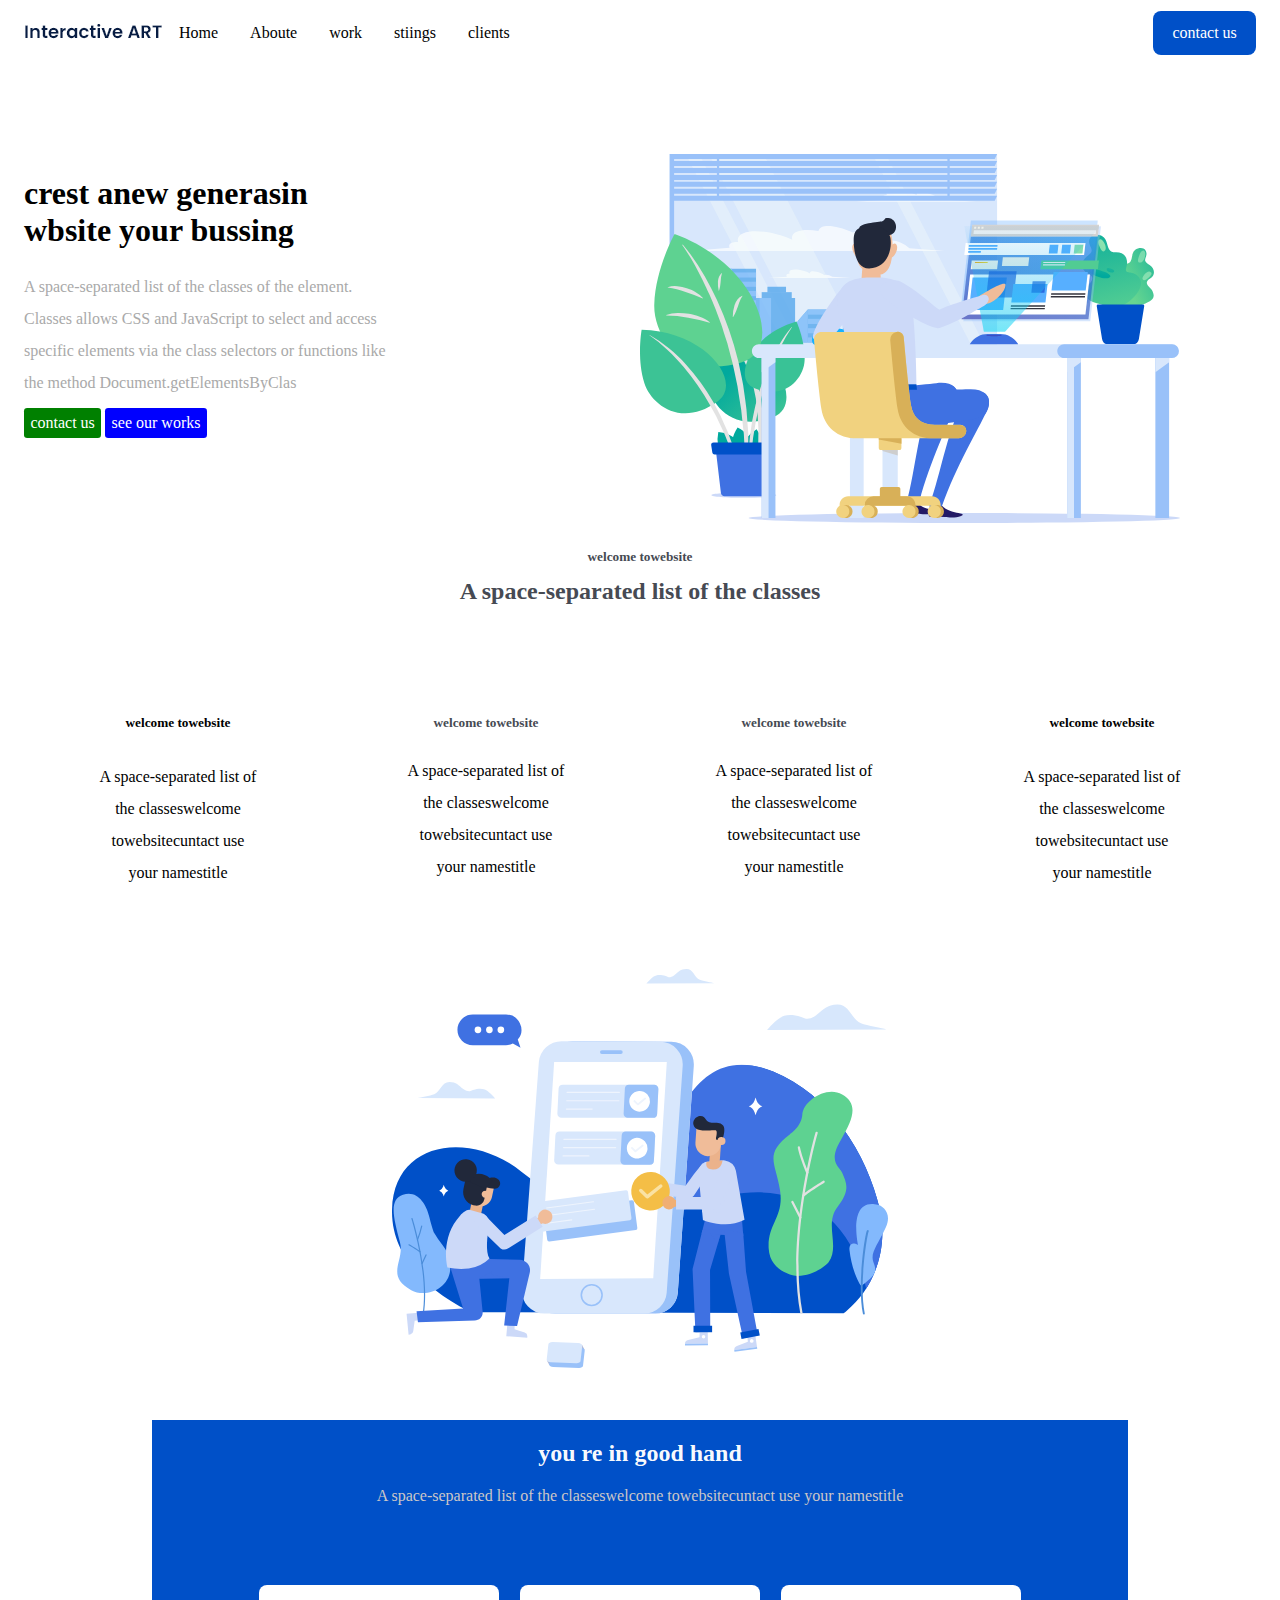
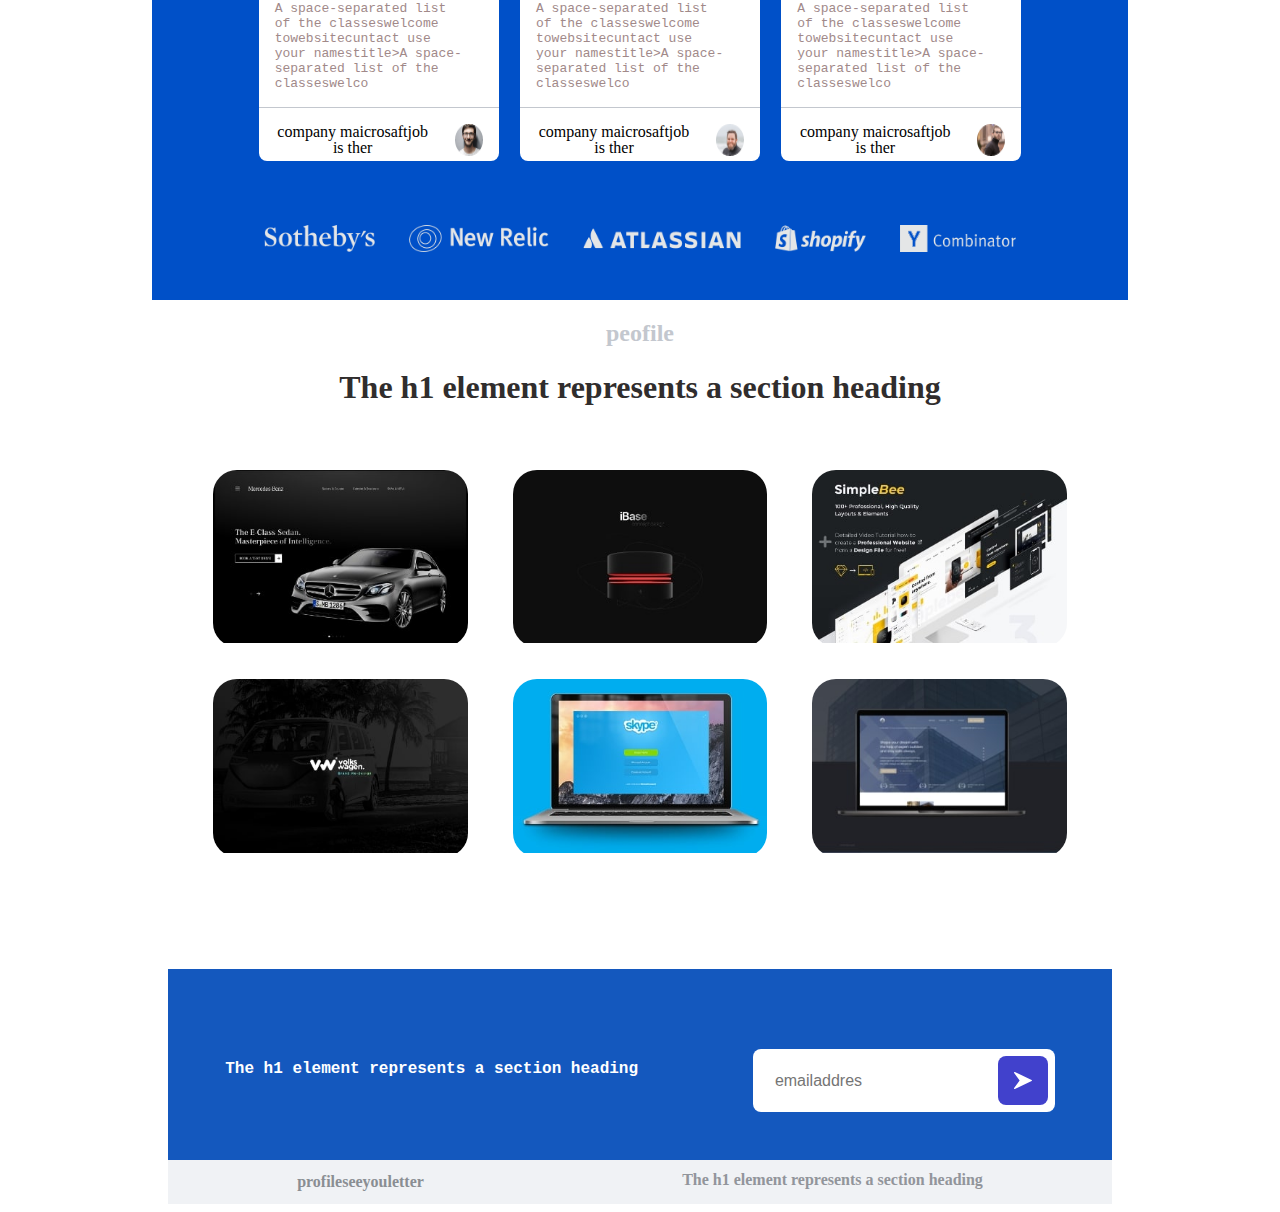
==== index.html @ 3b450252 "project_Respinsev" ====
<!DOCTYPE html>
<html lang="en">
<head>
    <meta charset="UTF-8">
    <meta http-equiv="X-UA-Compatible" content="IE=edge">
    <meta name="viewport" content="width=device-width, initial-scale=1.0">
    <title>Document</title>
   <!-- چون   این اسکریبت پایننی  انلاینه باید به نت وصل شی   یه فایه که تو یه نت هست ش -->
    <!-- <script src="https://kit.fontawesome.com/6646e2d400.js" crossorigin="anonymous"></script> -->
    <script src="./kiteFontAwes.js" crossorigin="anonymous"></script>
    <!-- <link rel="stylesheet" href="./fontawesome-free-6.4.0-web/css/all.min.css"> -->
    <link rel="stylesheet" href="./css/style.css">
</head>

    <body>
        <div class="container">
       <header class="header">
        <nav class="nav">
            <div class="nav-logo">
            <img src="imeage/Interactive-ART.png" alt="photo" class="nav-logo__img">
            </div>
            <ul class="menu">
                <li class="menu__item"> 
                <a href="#" class="menu-link">Home</a>
                </li>

                <li class="menu__item"> 
                    <a href="#" class="menu-link">Aboute</a>
                    </li>

                    <li class="menu__item"> 
                        <a href="#" class="menu-link">work</a>
                        </li>


                        <li class="menu__item"> 
                            <a href="#" class="menu-link">stiings</a>
                            </li>


                            <li class="menu__item"> 
                                <a href="#" class="menu-link">clients</a>
                                </li>
            </ul>

        </nav>
   
        <a href="#" class="header__link">contact us</a>
        <i class="fa fa-bars"></i>
       </header>
       <main class="main-continer">

        <div class="main-content">
            <div class="main-left">
                <div class="text-works">
                <h1 class="text">
                    crest anew generasin wbsite your bussing
                </h1>

                <p class="text-one">A space-separated list of the classes of the element. Classes allows CSS and JavaScript to select and access specific elements via the class selectors or functions like the method Document.getElementsByClas</p>
            
                <a href="" class="contac-us">contact us</a>
                <a href="" class="butten">see our works
                </a>
            

            </div>
        </div>
            <div class="main-right">
                <img  src="imeage/header-img.svg" alt="photo imag" class="image">
            </div>

        </div>
          <div class="content-section">
          <div class="works">
            <div class="worke-wraper">
            <h5 class="workes-text">welcome towebsite</h5>
            <h2 class="workes-title">A space-separated list of the classes</h2>
            </div>

            <div class="works-content">
                <div  class="works-item">
                    <h5 class="work-content-title">welcome towebsite</h5>
                <p class="worker-title">A space-separated list of the classeswelcome towebsitecuntact use your namestitle</p>
                </div>
                <div class="works-item">
    
                <h5 class="workes-text">welcome towebsite</h5>
                <p class="worker-title">A space-separated list of the classeswelcome towebsitecuntact use your namestitle</p>
               </div>
            
                    <div class="works-item">

                        <h5 class="workes-text">welcome towebsite</h5>
                        <p class="worker-title">A space-separated list of the classeswelcome towebsitecuntact use your namestitle</p>
                        </div>
    
                            <div class="works-item">
                                <h5 class="work-content-title">welcome towebsite</h5>
                                <p class="worker-title">A space-separated list of the classeswelcome towebsitecuntact use your namestitle</p>
                                </div>
                    </div>
    
                </div>
                <div class="cont-image">
                    <img src="imeage/main-img.svg" alt="photo image" class="image-title">
                </div>
        
                 
          </section>
            

        </div>
           
        <section class="comment-page">
            <div class="sectin-continering">
                <div class="comment">
            <h2 class="comment-post">you re in good hand</h2>
            <p class="comment-title">A space-separated list of the classeswelcome towebsitecuntact use your namestitle</p>
            <div class="contenring">
        <div class="comennt-continer">
                <div class="basic-title">
                    <div class="coment-tex1">
                        <p class="basic-one">A space-separated list of the classeswelcome towebsitecuntact use your namestitle>A space-separated list of the classeswelco</p>
                        <div class="info__coment">company maicrosaftjob is ther
                            <img src="imeage/person-1.png" alt="photo" class="image-info">
                        </div>
                    </div>
                    
                </div>

                <div class="basic-title">  
                
            <p class="basic-one">A space-separated list of the classeswelcome towebsitecuntact use your namestitle>A space-separated list of the classeswelco</p>
            <div class="info__coment">company maicrosaftjob is ther
                <img src="imeage/person-2.png" alt="photo" class="image-info">
            </div>
                </div>
            

            <div class="basic-title">
                <p class="basic-one">A space-separated list of the classeswelcome towebsitecuntact use your namestitle>A space-separated list of the classeswelco</p>
                <div class="info__coment">company maicrosaftjob is ther
                    <img src="imeage/person-3.png" alt="photo" class="image-info">
                </div>
            </div>
           
            
        </div>

        <div class="footer-cont">
            <img src="imeage/logo-1.svg" alt="phto"  class="commpnet-image">
            <img src="imeage/logo-2.svg" alt="phto" class="commpnet-image">
            <img src="imeage/logo-3.svg" alt="phto" class="commpnet-image">
            <img src="imeage/logo-4.svg" alt="phto" class="commpnet-image">
            <img src="imeage/logo-5.svg" alt="phto" class="commpnet-image">
        </div>
        </div>
        </div>
        
    </div>
</div>
                </div>
            </div>
        </section>
         <div class="continer-profile">
        <div class="continer-head">
            <div class="main-heade">
                <h2 class="heade">peofile</h2>
                <h1 class="heade-one">The h1 element represents a section heading</h1>
            </div>


<div class="profile-image">
    <div class="pfotofile">
    <img src="imeage/portfolio-1.jpg" alt="pictcher" class="image-profile">
    </div>
    <div class="pfotofile">
    <img src="imeage/portfolio-2.jpg" alt="pictcher" class="image-profile">
    </div>
    <div class="pfotofile">
    <img src="imeage/portfolio-3.jpg" alt="pictcher" class="image-profile">
    </div>
    <div class="pfotofile">
    <img src="imeage/portfolio-4.jpg" alt="pictcher" class="image-profile">
    </div>
    <div class="pfotofile">
    <img src="imeage/portfolio-5.jpg" alt="pictcher" class="image-profile">
    </div>
    <div class="pfotofile">
    <img src="imeage/portfolio-6.jpg" alt="pictcher" class="image-profile">
    </div>
</div>

</div>
        </section>

       </main>
       <section>
       <footer class="continer_footer">
        <section class="footer_tope">
        <div class="footer_text">
            <div class="continer-one">
            <h1 class="texting">The h1 element represents a section heading </h1>
            <div class="newse-letter">
            <input type="text" placeholder="emailaddres" class="inpute">
            <button class="btn-bottun"><img src="imeage/right-arrow.svg"></button>
        </div>
        </div>
        </section>
        <section class="footer_section">
            <div class="footer__never">
                <h2 class="never">profileseeyouletter</h2>
                <h1 class="never_tow">The h1 element represents a section heading</h1>
            </div>
        </section>


       </footer>

    <script src="app.js"></script>
    </body>
</html>
---- css/style.css ----
html{
    box-sizing: border-box;

}

*,
*:before,
*:after{
   box-sizing: inherit; 
}

.container{
max-width: 80rem;
margin-right: auto;
margin-left: auto;
padding-right: 1rem;
padding-left: 1rem;


}


 .header{
    display: flex;
    justify-content: space-between;
    align-items: center;
    /* padding: 1rem; */


 }


.nav{
display: flex;
align-items: center;


}



.nav-logo{

}



.nav-logo__img{

}

.menu{

list-style-type: none;
padding-left: 0;
margin: 0;
display: flex;


}


.menu__item{
    margin: 1rem;

}

.menu-link{
    text-decoration: none;
    color:black


}


.header__link{
    text-decoration: none;
    color:white;
    background: #0050c8;
    padding: 0.8rem 1.2rem;
    border-radius: 0.5rem;
    display: flex;
    justify-content: center;
    align-items: center;


}

.fa-bars{
    font-size: 2rem;
    display: none;
    cursor: pointer;
}


.main-continer{

}

.main-content{
    display: flex;

}

.main-left{
flex-basis: 50%;
margin-top: 6rem;

}

.main-right{
flex-basis: 50%;
margin-top: 6rem;

}


.text-works{
    max-width:  23rem;
}


.text{

}


.text-one{
    color: darkgrey;
line-height: 2rem;
}

.contac-us{
    color:white;
    background: green;
    padding: 0.4rem;
    text-decoration: none;
    justify-content: center;
    align-items: center;
    border-radius: 0.2rem;


}


.butten{

    color:white;
    background: blue;
    padding: 0.4rem;
    text-decoration: none;
    justify-content: center;
    align-items: center;
    border-radius: 0.2rem;


}


.works{
    text-align: center;


}

.workes-text{
    color: #464a53;
    margin-bottom: 0;

}


.workes-title{

    color: #464A53;
    margin-top: 0.8rem;

}

.contenring{
    max-width:49rem ;
    margin: 0 auto;

}

.works-content{
    margin-top: 5rem;
    display:flex;
    line-height: 2rem;
    justify-content: space-around;
    margin-bottom: 4rem;

}



.worker-title{
    width: 10rem;

}


.cont-image{
max-width: 31rem;
margin: 0 auto;
}


.image-title{
    width: 100%;

}


.comment-page{
    display: flex;
    justify-content: center;


}

.comment-post{
    color:rgba(255, 255, 255, 0.973)

}


.comment-title{
    color: hsl(0, 5%, 79%);

}




.sectin-continering{
  width: 61rem;
  height: 30rem;
  background: #0050c8;
  text-align: center;
  margin-top: 3rem;

}


.comment{
    

}

.comennt-continer{
    display: flex;
    justify-content: space-around;
    margin-top: 5rem;
}

.basic-title{
    background: white;
    width: 15rem;
    height: 11rem;
    border-radius: 0.5rem;
}


.basic-one{
    color: rgb(161, 137, 137);
    width: 14rem;
    font-family: monospace;
    text-align: left;
    padding: 1rem;
    margin: 0;


}

.info__coment{
display: flex;
border-top: 1px solid #c3c7ce;
padding: 1rem;
line-height: 1rem;
}

.coment-tex1{

}‍

.texet{

}

.image-info{
    margin-left: 1.5rem;
}


.footer-cont{
 display: flex;
 justify-content: space-between;
 
}


.commpnet-image{
    display: block;
    margin: 1rem;
    margin-top: 4rem;

}


.continer-profile{
   
    text-align: center;
    padding: 0rem 10rem;
   

}

.continer-head{
    flex-direction: row;
   
}


.main-heade{

}


.heade{
    color:#c3c7ce

}


.heade-one{
    color: rgb(48, 45, 45);
}



.image-profile{
    aspect-ratio: auto;
    width: 100%;

}


.profile-image{
    display: flex;
    flex-wrap: wrap;
    justify-content: space-evenly;
    margin-top: 4rem;


}


.pfotofile{
    margin-bottom: 2rem;
    width: 27%;
    border-radius: 1.5rem;
    overflow: hidden;
   
}


.continer_footer{
    
  margin-top: 5rem;
}

.footer_tope{

}


.footer_text{
    background: #1458be;
    padding: 3rem 0;
}



.continer-one{
    margin-top: 2rem;
    display: flex;
    justify-content: space-around;
}


.footer_botten{

}

.texting{

    color: white;
    font-size: 1rem;
    font-family: monospace;
}

.inpute{
font-size: 1rem;
padding: 1rem;
border: none;

}


.btn-bottun{

    outline: none;
    background: #4141cc;
    border: none;
    display: flex;
    justify-content: center;
    align-items: center;
    border-radius: 0.5rem;
    padding: 1rem;
}

.newse-letter{
    background: white;
    flex-basis: 18rem;
    display: flex;
    justify-content: space-between;
    align-items: center;
    padding: 0.4rem;
    border-radius: 0.5rem;
}


.footer_section{

}

.footer__never{
    background: hsl(216, 20%, 95%);
    display: flex;
    justify-content: space-around;

}

.never{
    color: hsl(217, 4%, 56%);
    font-size: 1rem;

}


.never_tow{
    color:hsl(217, 4%, 59%) ;
    font-size: 1rem;

}




@media only screen and (max-width: 1200px) {
    .container {
        max-width: 80%;

    }

    .header__link{
        display: none;
    }

}

@media only screen and (max-width: 992px) {
    .container {
        max-width: 85%;

    }

    .fa-bars{
        display: block;
    }

     .menu{
        /* display: none; */
        position: fixed;
        top: 0;
        left: -256px;
        bottom: 0;
        width: 16rem;
        background: white;  
        flex-direction: column;
        padding: 2rem 1rem;
        transition: 0.5 all;
       
     }

     .menu__item{
        margin-bottom: 2rem;
        font-size: 1.2rem;
        border-top: 1px solid #adafb4;
        
          

     }
    
     
    .main-content{
        flex-direction: column-reverse;
    }

    .main-left{
        margin-left: 10rem;
    margin-top: 1rem;
    }


    .text-works{
        max-width: 100%;
        display: flex;
        flex-wrap: wrap;
        margin-top: 2rem;
        align-items: flex-start;
    }
    
    .butten{
        margin-top: 1rem;
    
    }

    .works-content{
        margin-left: 8rem;
        flex-wrap: wrap;
    }
     .worke-wraper{

        margin-top: 5rem;
    margin-left: 4rem;
}
     }


@media only screen and (max-width: 768px) {
    .container {
        max-width: 90%;
    }
}
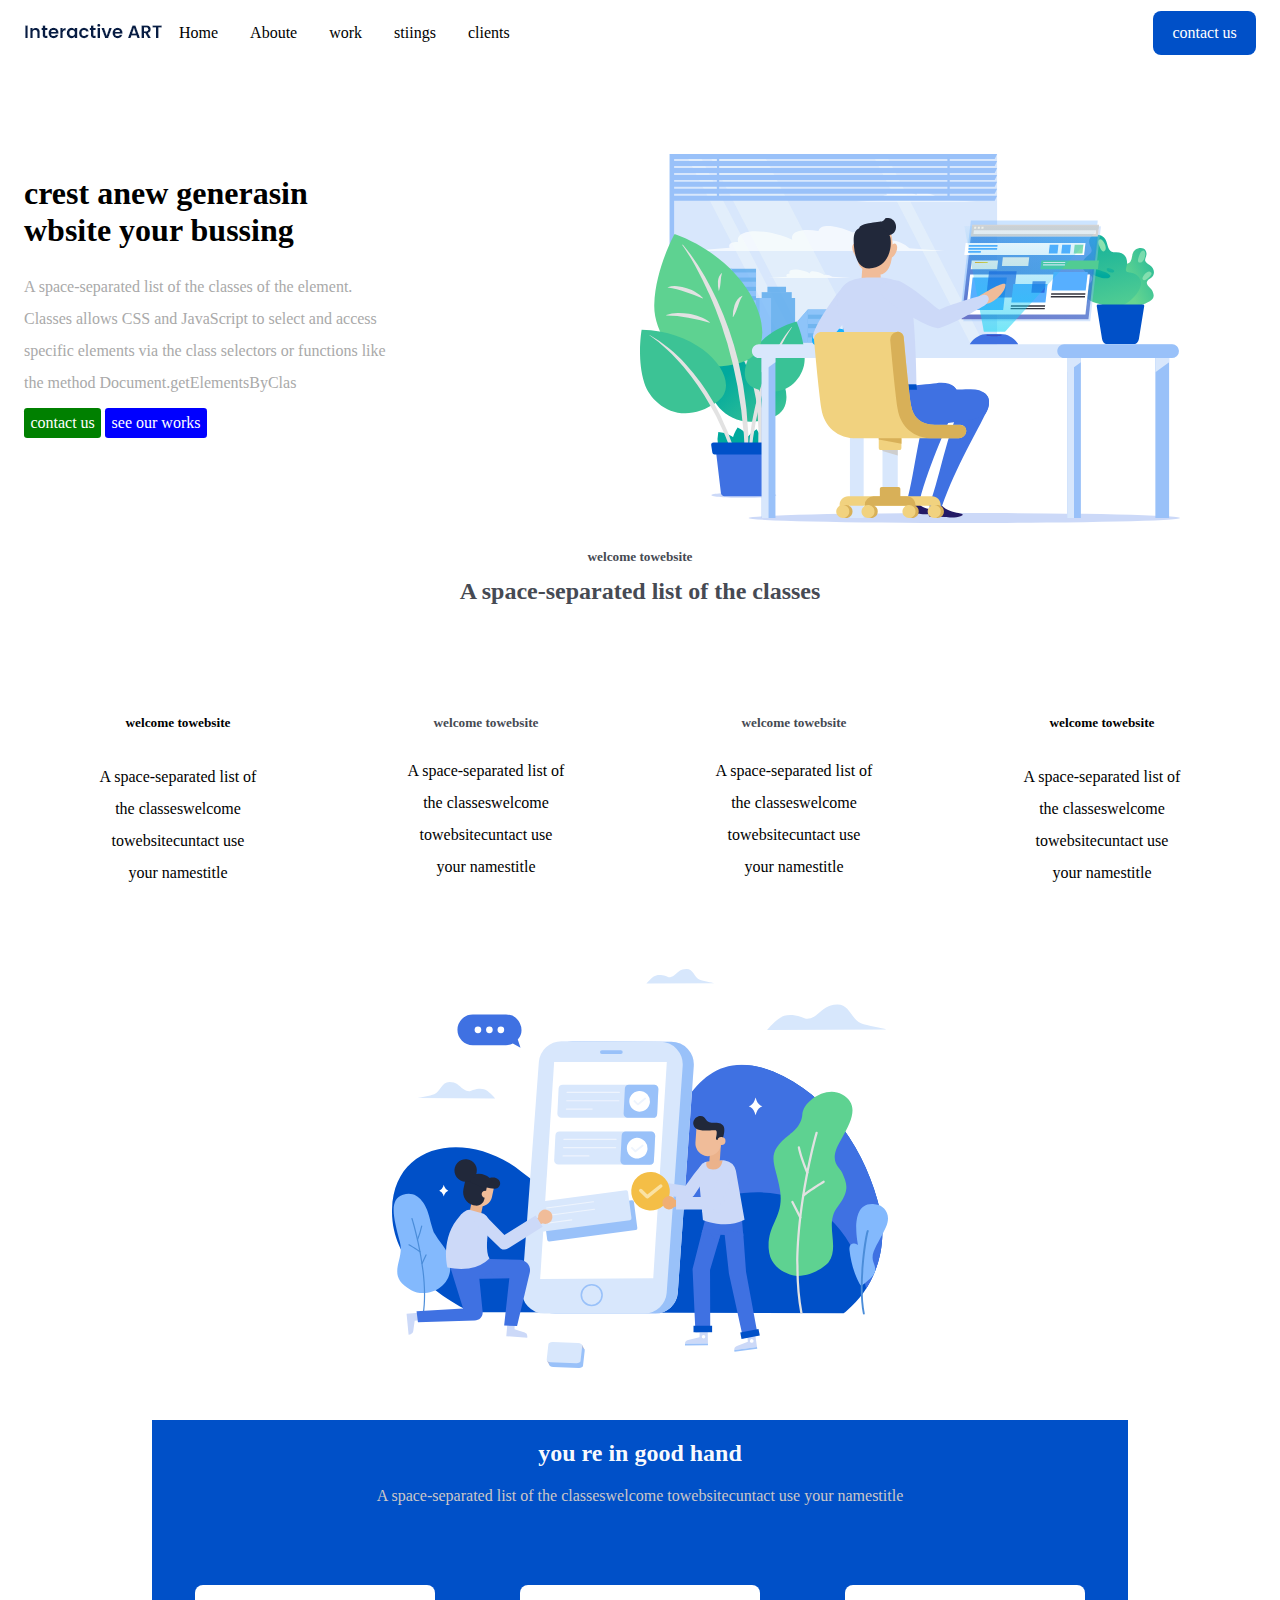
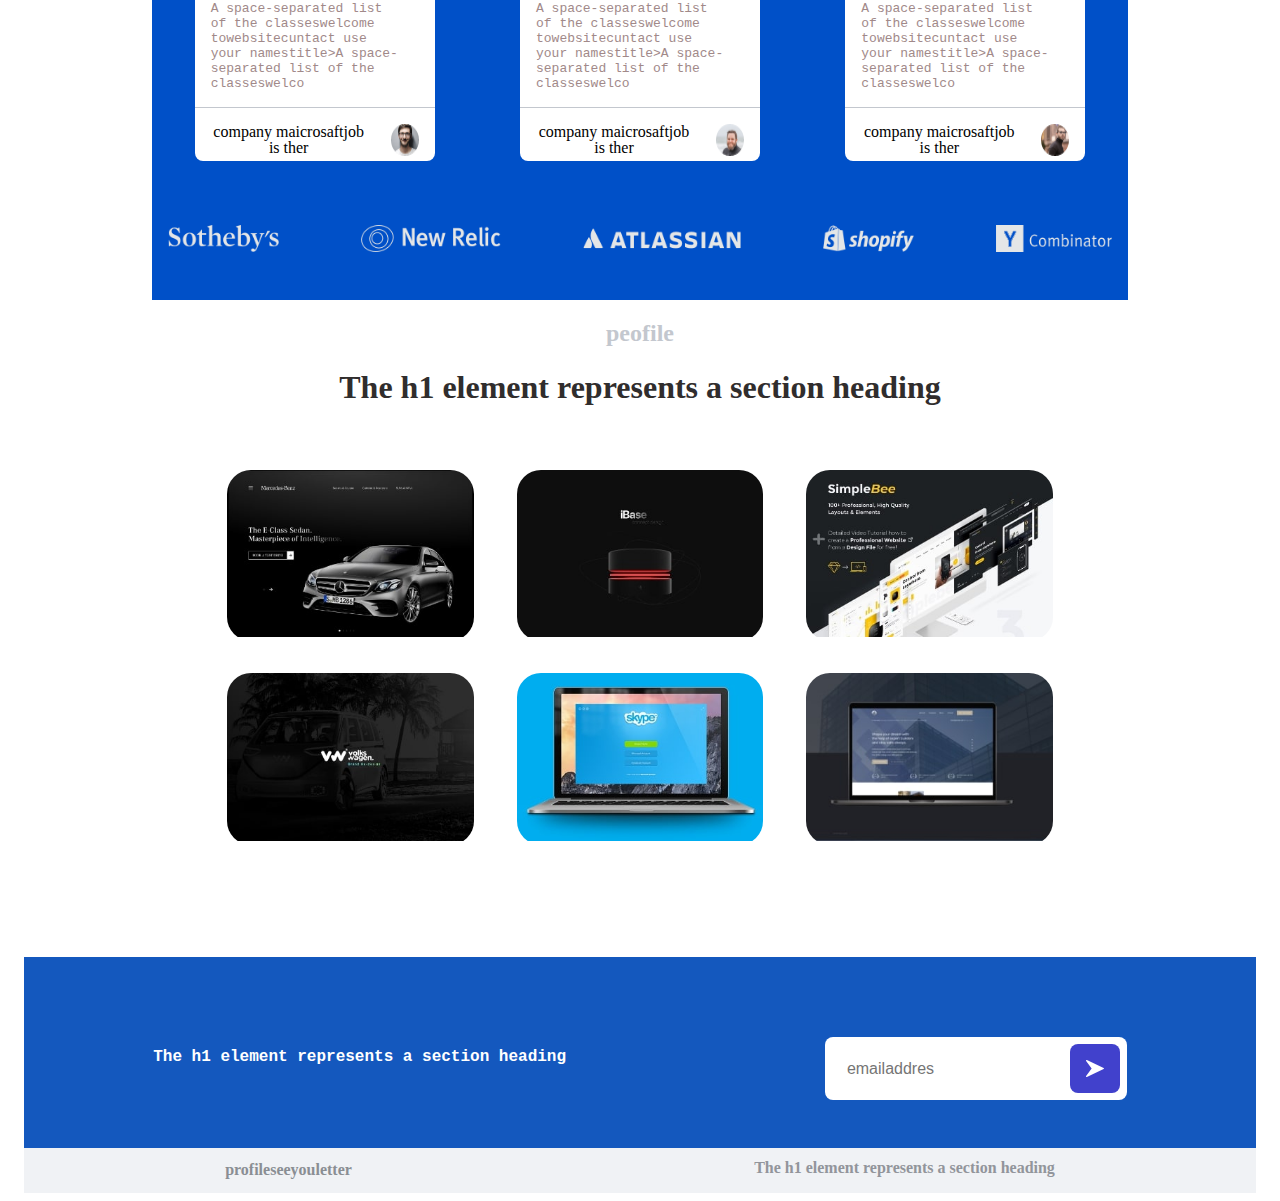
==== commit 10c86b9b: "project_Respinsev_2" ====
--- a/index.html
+++ b/index.html
@@ -99,7 +99,7 @@
                                 <h5 class="work-content-title">welcome towebsite</h5>
                                 <p class="worker-title">A space-separated list of the classeswelcome towebsitecuntact use your namestitle</p>
                                 </div>
-                    </div>
+          </div>
     
                 </div>
                 <div class="cont-image">
@@ -107,18 +107,18 @@
                 </div>
         
                  
-          </section>
-            
-
-        </div>
-           
+                 
+
+         </div>
+              <!-- container-page  start -->
         <section class="comment-page">
             <div class="sectin-continering">
-                <div class="comment">
-            <h2 class="comment-post">you re in good hand</h2>
-            <p class="comment-title">A space-separated list of the classeswelcome towebsitecuntact use your namestitle</p>
-            <div class="contenring">
-        <div class="comennt-continer">
+              <div class="comment">
+                 <h2 class="comment-post">you re in good hand</h2>
+                 <p class="comment-title">A space-separated list of the classeswelcome towebsitecuntact use your namestitle</p>
+              </div>
+              
+             <div class="comennt-continer">
                 <div class="basic-title">
                     <div class="coment-tex1">
                         <p class="basic-one">A space-separated list of the classeswelcome towebsitecuntact use your namestitle>A space-separated list of the classeswelco</p>
@@ -131,10 +131,10 @@
 
                 <div class="basic-title">  
                 
-            <p class="basic-one">A space-separated list of the classeswelcome towebsitecuntact use your namestitle>A space-separated list of the classeswelco</p>
-            <div class="info__coment">company maicrosaftjob is ther
+                <p class="basic-one">A space-separated list of the classeswelcome towebsitecuntact use your namestitle>A space-separated list of the classeswelco</p>
+                    <div class="info__coment">company maicrosaftjob is ther
                 <img src="imeage/person-2.png" alt="photo" class="image-info">
-            </div>
+             </div>
                 </div>
             
 
@@ -146,23 +146,26 @@
             </div>
            
             
-        </div>
-
-        <div class="footer-cont">
-            <img src="imeage/logo-1.svg" alt="phto"  class="commpnet-image">
-            <img src="imeage/logo-2.svg" alt="phto" class="commpnet-image">
-            <img src="imeage/logo-3.svg" alt="phto" class="commpnet-image">
-            <img src="imeage/logo-4.svg" alt="phto" class="commpnet-image">
-            <img src="imeage/logo-5.svg" alt="phto" class="commpnet-image">
-        </div>
-        </div>
-        </div>
+           </div>
+
+          <div class="footer-cont">
+              <img src="imeage/logo-1.svg" alt="phto"  class="commpnet-image">
+              <img src="imeage/logo-2.svg" alt="phto" class="commpnet-image">
+              <img src="imeage/logo-3.svg" alt="phto" class="commpnet-image">
+               <img src="imeage/logo-4.svg" alt="phto" class="commpnet-image">
+              <img src="imeage/logo-5.svg" alt="phto" class="commpnet-image">
+          </div>
+          
+         
         
-    </div>
-</div>
-                </div>
-            </div>
-        </section>
+         <!-- </div> -->
+                  <!-- </div> -->
+              
+            </div>
+       </section>
+
+
+       <!-- container-page  the end -->
          <div class="continer-profile">
         <div class="continer-head">
             <div class="main-heade">
@@ -173,22 +176,22 @@
 
 <div class="profile-image">
     <div class="pfotofile">
-    <img src="imeage/portfolio-1.jpg" alt="pictcher" class="image-profile">
-    </div>
-    <div class="pfotofile">
-    <img src="imeage/portfolio-2.jpg" alt="pictcher" class="image-profile">
-    </div>
-    <div class="pfotofile">
-    <img src="imeage/portfolio-3.jpg" alt="pictcher" class="image-profile">
-    </div>
-    <div class="pfotofile">
-    <img src="imeage/portfolio-4.jpg" alt="pictcher" class="image-profile">
-    </div>
-    <div class="pfotofile">
-    <img src="imeage/portfolio-5.jpg" alt="pictcher" class="image-profile">
-    </div>
-    <div class="pfotofile">
-    <img src="imeage/portfolio-6.jpg" alt="pictcher" class="image-profile">
+       <img src="imeage/portfolio-1.jpg" alt="pictcher" class="image-profile">
+    </div>
+    <div class="pfotofile">
+       <img src="imeage/portfolio-2.jpg" alt="pictcher" class="image-profile">
+    </div>
+    <div class="pfotofile">
+       <img src="imeage/portfolio-3.jpg" alt="pictcher" class="image-profile">
+    </div>
+    <div class="pfotofile">
+       <img src="imeage/portfolio-4.jpg" alt="pictcher" class="image-profile">
+    </div>
+    <div class="pfotofile">
+       <img src="imeage/portfolio-5.jpg" alt="pictcher" class="image-profile">
+    </div>
+    <div class="pfotofile">
+        <img src="imeage/portfolio-6.jpg" alt="pictcher" class="image-profile">
     </div>
 </div>
 
@@ -213,11 +216,12 @@
                 <h2 class="never">profileseeyouletter</h2>
                 <h1 class="never_tow">The h1 element represents a section heading</h1>
             </div>
+        
         </section>
 
 
        </footer>
-
+    </div>
     <script src="app.js"></script>
     </body>
 </html>--- a/css/style.css
+++ b/css/style.css
@@ -537,11 +537,18 @@
         margin-top: 5rem;
     margin-left: 4rem;
 }
+
+
+
      }
 
 
 @media only screen and (max-width: 768px) {
     .container {
-        max-width: 90%;
+        max-width:100%;
+    }
+    .comennt-continer{
+        display: flex;
+        flex-direction: column;
     }
 }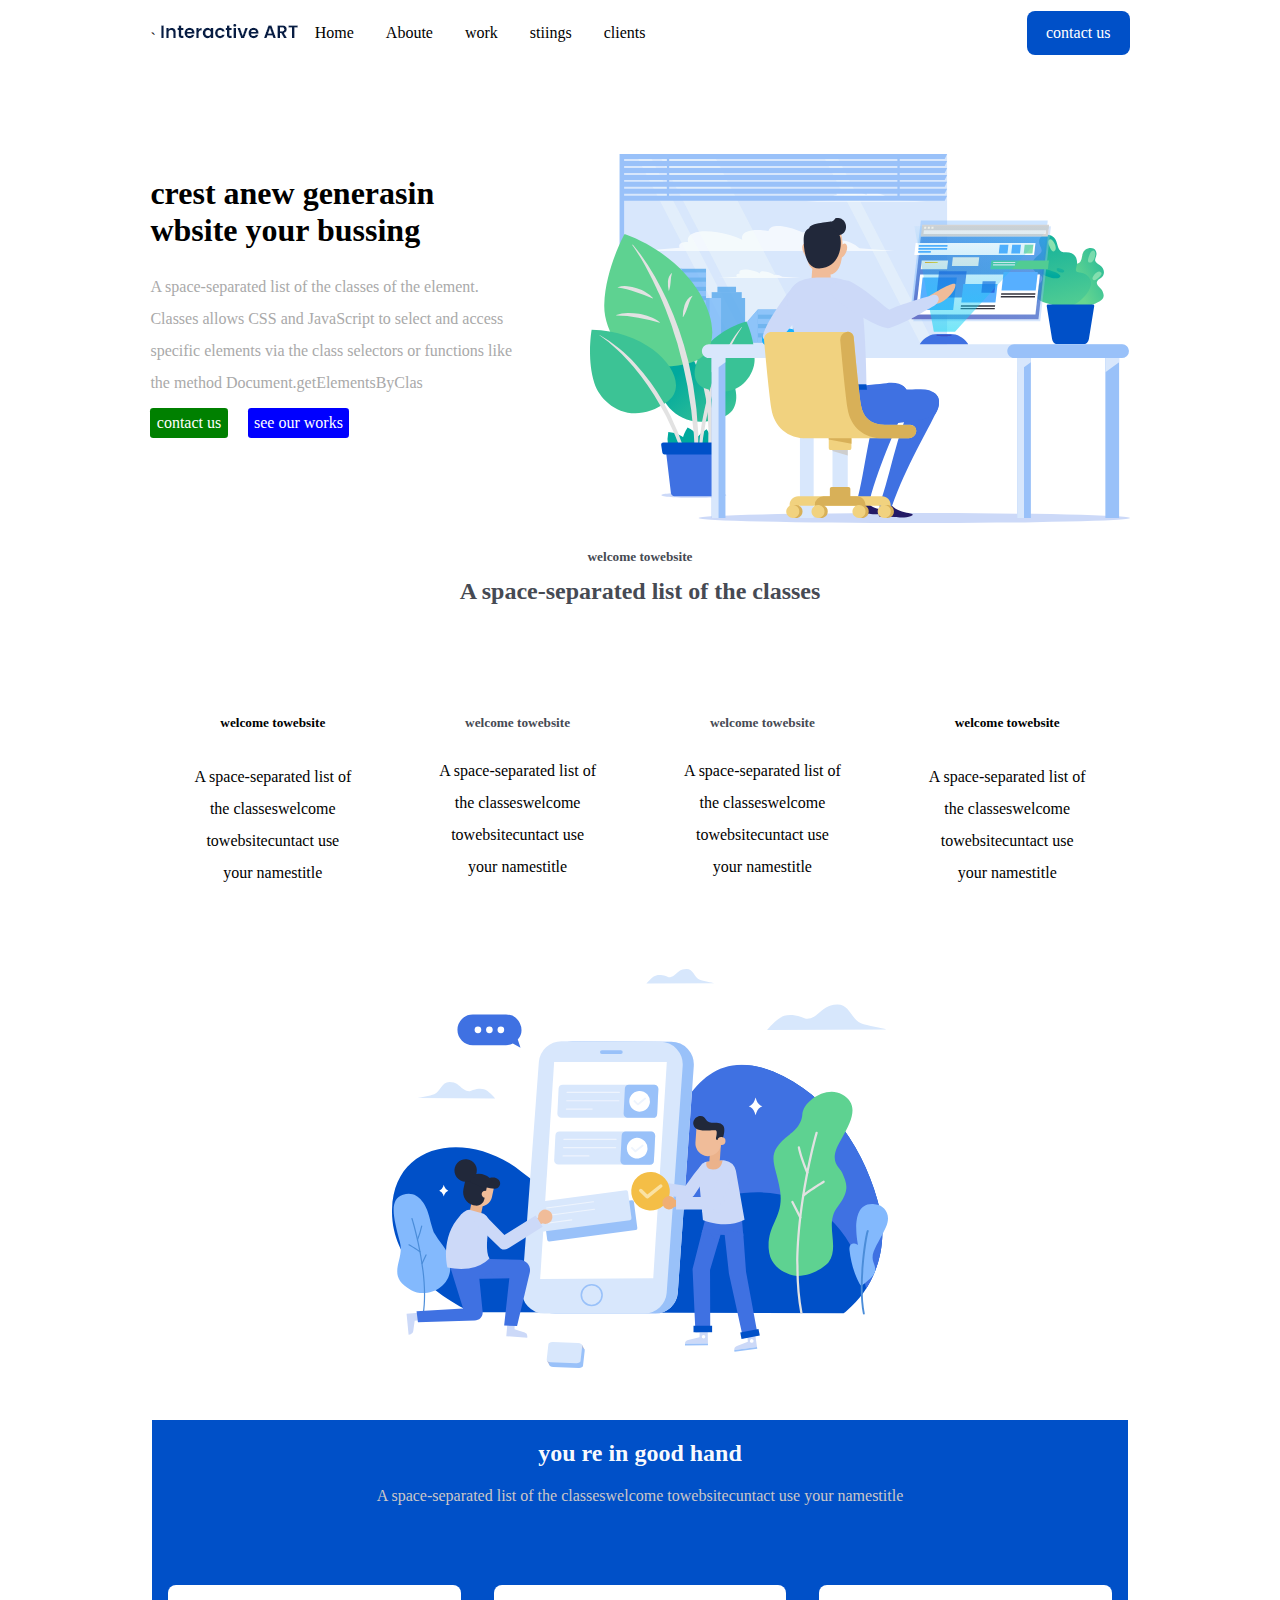
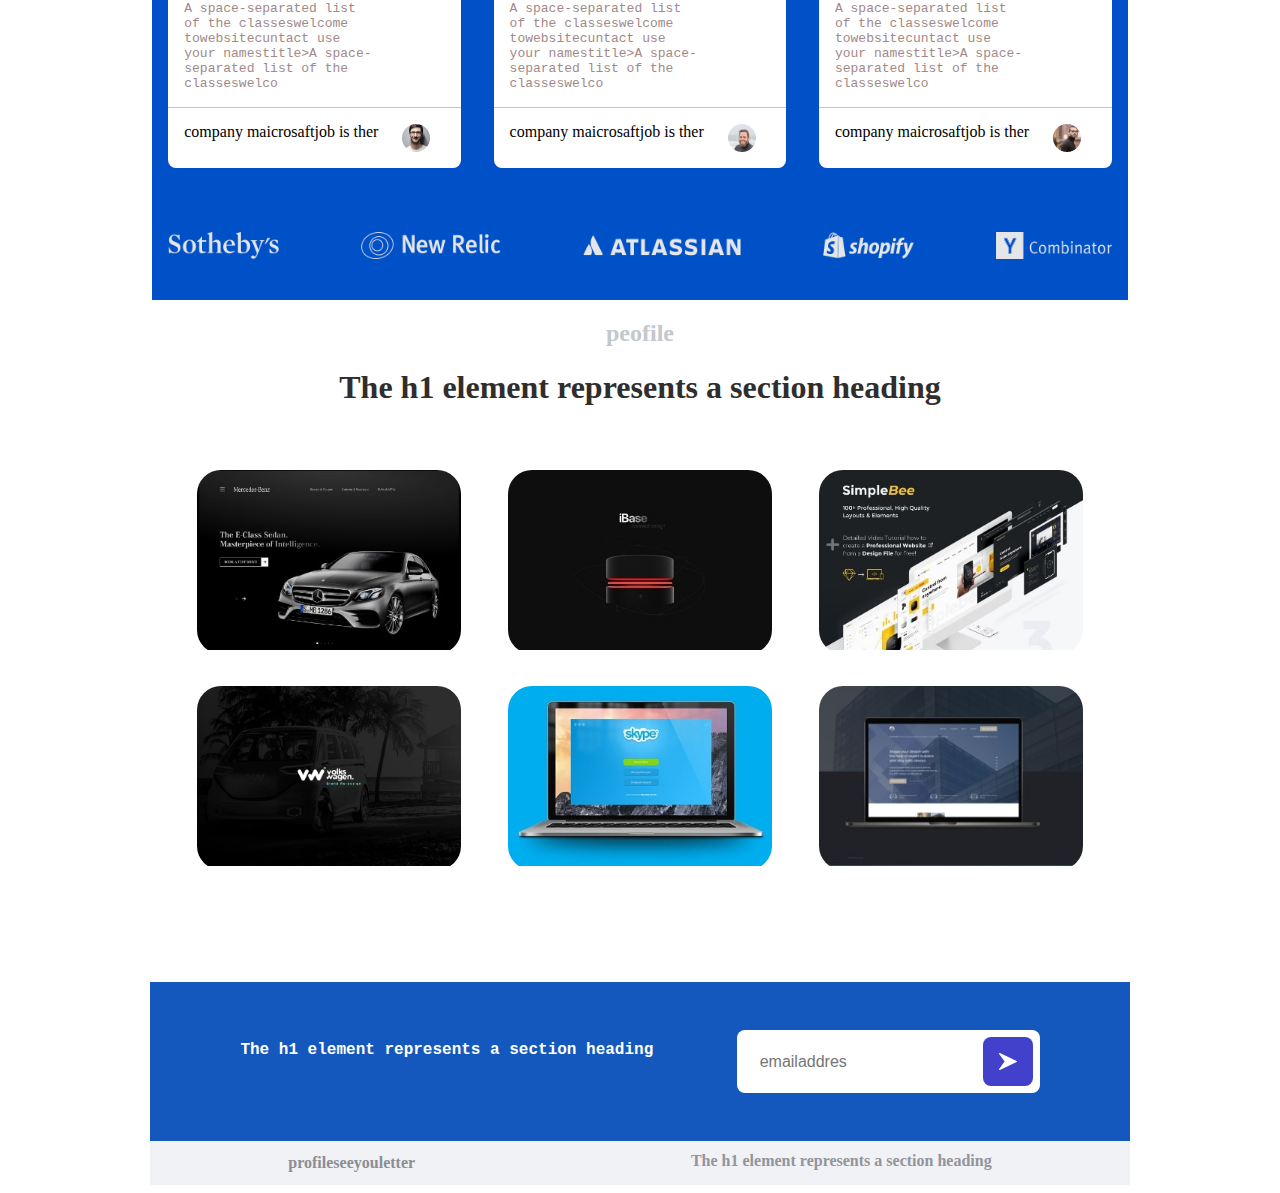
==== commit 8912cb6c: "update_Fix_Bug_Responesive" ====
--- a/index.html
+++ b/index.html
@@ -5,19 +5,16 @@
     <meta http-equiv="X-UA-Compatible" content="IE=edge">
     <meta name="viewport" content="width=device-width, initial-scale=1.0">
     <title>Document</title>
-   <!-- چون   این اسکریبت پایننی  انلاینه باید به نت وصل شی   یه فایه که تو یه نت هست ش -->
-    <!-- <script src="https://kit.fontawesome.com/6646e2d400.js" crossorigin="anonymous"></script> -->
+    <!-- script Fontawesome -->
     <script src="./kiteFontAwes.js" crossorigin="anonymous"></script>
-    <!-- <link rel="stylesheet" href="./fontawesome-free-6.4.0-web/css/all.min.css"> -->
     <link rel="stylesheet" href="./css/style.css">
 </head>
-
     <body>
         <div class="container">
-       <header class="header">
-        <nav class="nav">
-            <div class="nav-logo">
-            <img src="imeage/Interactive-ART.png" alt="photo" class="nav-logo__img">
+          <header class="header">
+            <nav class="nav">
+              <div class="nav-logo">
+           ` <img src="imeage/Interactive-ART.png" alt="photo" class="nav-logo__img">
             </div>
             <ul class="menu">
                 <li class="menu__item"> 
@@ -32,11 +29,9 @@
                         <a href="#" class="menu-link">work</a>
                         </li>
 
-
                         <li class="menu__item"> 
                             <a href="#" class="menu-link">stiings</a>
                             </li>
-
 
                             <li class="menu__item"> 
                                 <a href="#" class="menu-link">clients</a>
@@ -48,28 +43,21 @@
         <a href="#" class="header__link">contact us</a>
         <i class="fa fa-bars"></i>
        </header>
-       <main class="main-continer">
-
+       <main>
         <div class="main-content">
             <div class="main-left">
                 <div class="text-works">
                 <h1 class="text">
                     crest anew generasin wbsite your bussing
                 </h1>
-
                 <p class="text-one">A space-separated list of the classes of the element. Classes allows CSS and JavaScript to select and access specific elements via the class selectors or functions like the method Document.getElementsByClas</p>
-            
-                <a href="" class="contac-us">contact us</a>
-                <a href="" class="butten">see our works
-                </a>
-            
-
+                <a href="#" class="contact-us">contact us</a>
+                <a href="#" class="btn-work">see our works</a>
             </div>
         </div>
             <div class="main-right">
                 <img  src="imeage/header-img.svg" alt="photo imag" class="image">
             </div>
-
         </div>
           <div class="content-section">
           <div class="works">
@@ -77,7 +65,6 @@
             <h5 class="workes-text">welcome towebsite</h5>
             <h2 class="workes-title">A space-separated list of the classes</h2>
             </div>
-
             <div class="works-content">
                 <div  class="works-item">
                     <h5 class="work-content-title">welcome towebsite</h5>
@@ -119,6 +106,7 @@
               </div>
               
              <div class="comennt-continer">
+                <div class="titleContainer">
                 <div class="basic-title">
                     <div class="coment-tex1">
                         <p class="basic-one">A space-separated list of the classeswelcome towebsitecuntact use your namestitle>A space-separated list of the classeswelco</p>
@@ -134,7 +122,7 @@
                 <p class="basic-one">A space-separated list of the classeswelcome towebsitecuntact use your namestitle>A space-separated list of the classeswelco</p>
                     <div class="info__coment">company maicrosaftjob is ther
                 <img src="imeage/person-2.png" alt="photo" class="image-info">
-             </div>
+                   </div>
                 </div>
             
 
@@ -146,7 +134,7 @@
             </div>
            
             
-           </div>
+           </div></div>
 
           <div class="footer-cont">
               <img src="imeage/logo-1.svg" alt="phto"  class="commpnet-image">
@@ -199,7 +187,6 @@
         </section>
 
        </main>
-       <section>
        <footer class="continer_footer">
         <section class="footer_tope">
         <div class="footer_text">
@@ -210,6 +197,7 @@
             <button class="btn-bottun"><img src="imeage/right-arrow.svg"></button>
         </div>
         </div>
+        </div>
         </section>
         <section class="footer_section">
             <div class="footer__never">
--- a/css/style.css
+++ b/css/style.css
@@ -11,7 +11,7 @@
 }
 
 .container{
-max-width: 80rem;
+width: 80%;
 margin-right: auto;
 margin-left: auto;
 padding-right: 1rem;
@@ -19,45 +19,25 @@
 
 
 }
-
-
+ /*-------------*/
+ /*Header TheEnd*/
+/*-------------*/ 
  .header{
     display: flex;
     justify-content: space-between;
     align-items: center;
-    /* padding: 1rem; */
-
-
  }
 
 
 .nav{
 display: flex;
 align-items: center;
-
-
-}
-
-
-
-.nav-logo{
-
-}
-
-
-
-.nav-logo__img{
-
-}
-
+}
 .menu{
-
 list-style-type: none;
 padding-left: 0;
 margin: 0;
 display: flex;
-
-
 }
 
 
@@ -69,8 +49,6 @@
 .menu-link{
     text-decoration: none;
     color:black
-
-
 }
 
 
@@ -92,46 +70,34 @@
     display: none;
     cursor: pointer;
 }
-
-
-.main-continer{
-
-}
-
+ /*-------------*/
+ /*Header TheEnd*/
+/*-------------*/
+/*-------------*/
+ /*Main Start*/
+/*-------------*/
 .main-content{
     display: flex;
-
-}
-
+}
 .main-left{
 flex-basis: 50%;
 margin-top: 6rem;
-
-}
-
+}
 .main-right{
 flex-basis: 50%;
 margin-top: 6rem;
-
-}
-
-
+}
 .text-works{
     max-width:  23rem;
 }
 
 
-.text{
-
-}
-
-
 .text-one{
-    color: darkgrey;
+ color: darkgrey;
 line-height: 2rem;
 }
 
-.contac-us{
+.contact-us{
     color:white;
     background: green;
     padding: 0.4rem;
@@ -140,12 +106,10 @@
     align-items: center;
     border-radius: 0.2rem;
 
-
-}
-
-
-.butten{
-
+}
+
+
+.btn-work{
     color:white;
     background: blue;
     padding: 0.4rem;
@@ -153,15 +117,12 @@
     justify-content: center;
     align-items: center;
     border-radius: 0.2rem;
-
-
+    margin-left: 1rem;
 }
 
 
 .works{
     text-align: center;
-
-
 }
 
 .workes-text{
@@ -244,21 +205,21 @@
 }
 
 
-.comment{
+
+
+.comennt-continer{
     
-
-}
-
-.comennt-continer{
+    margin-top: 5rem;
+}
+
+.titleContainer{
     display: flex;
     justify-content: space-around;
-    margin-top: 5rem;
-}
-
+}
 .basic-title{
     background: white;
-    width: 15rem;
-    height: 11rem;
+    width: 30%;
+    height: auto;
     border-radius: 0.5rem;
 }
 
@@ -281,13 +242,6 @@
 line-height: 1rem;
 }
 
-.coment-tex1{
-
-}‍
-
-.texet{
-
-}
 
 .image-info{
     margin-left: 1.5rem;
@@ -312,7 +266,6 @@
 .continer-profile{
    
     text-align: center;
-    padding: 0rem 10rem;
    
 
 }
@@ -378,13 +331,12 @@
 
 .footer_text{
     background: #1458be;
-    padding: 3rem 0;
+    padding: 3rem ;
 }
 
 
 
 .continer-one{
-    margin-top: 2rem;
     display: flex;
     justify-content: space-around;
 }
@@ -423,7 +375,7 @@
 
 .newse-letter{
     background: white;
-    flex-basis: 18rem;
+    
     display: flex;
     justify-content: space-between;
     align-items: center;
@@ -473,7 +425,7 @@
 
 @media only screen and (max-width: 992px) {
     .container {
-        max-width: 85%;
+        max-width: 90%;
 
     }
 
@@ -508,10 +460,12 @@
     .main-content{
         flex-direction: column-reverse;
     }
-
+    .main-right{
+        display: flex;
+        justify-content: center;
+    }
     .main-left{
-        margin-left: 10rem;
-    margin-top: 1rem;
+     
     }
 
 
@@ -529,13 +483,14 @@
     }
 
     .works-content{
-        margin-left: 8rem;
+        margin-left: auto;
+        margin-right: auto;
         flex-wrap: wrap;
     }
      .worke-wraper{
 
-        margin-top: 5rem;
-    margin-left: 4rem;
+     margin-right: auto;
+     margin-left: auto;
 }
 
 
@@ -545,10 +500,25 @@
 
 @media only screen and (max-width: 768px) {
     .container {
-        max-width:100%;
+        width:100%;
     }
     .comennt-continer{
+       display: flex;
+       justify-content: center; 
+        margin-top: 2.5rem;
+    }
+    .titleContainer{
         display: flex;
         flex-direction: column;
+     
+    }
+    .sectin-continering{
+        width: 100%;
+        height: auto;
+    }
+    .basic-title{
+        width: 100%;
+        margin-bottom: 1rem;
+        height: auto;
     }
 }